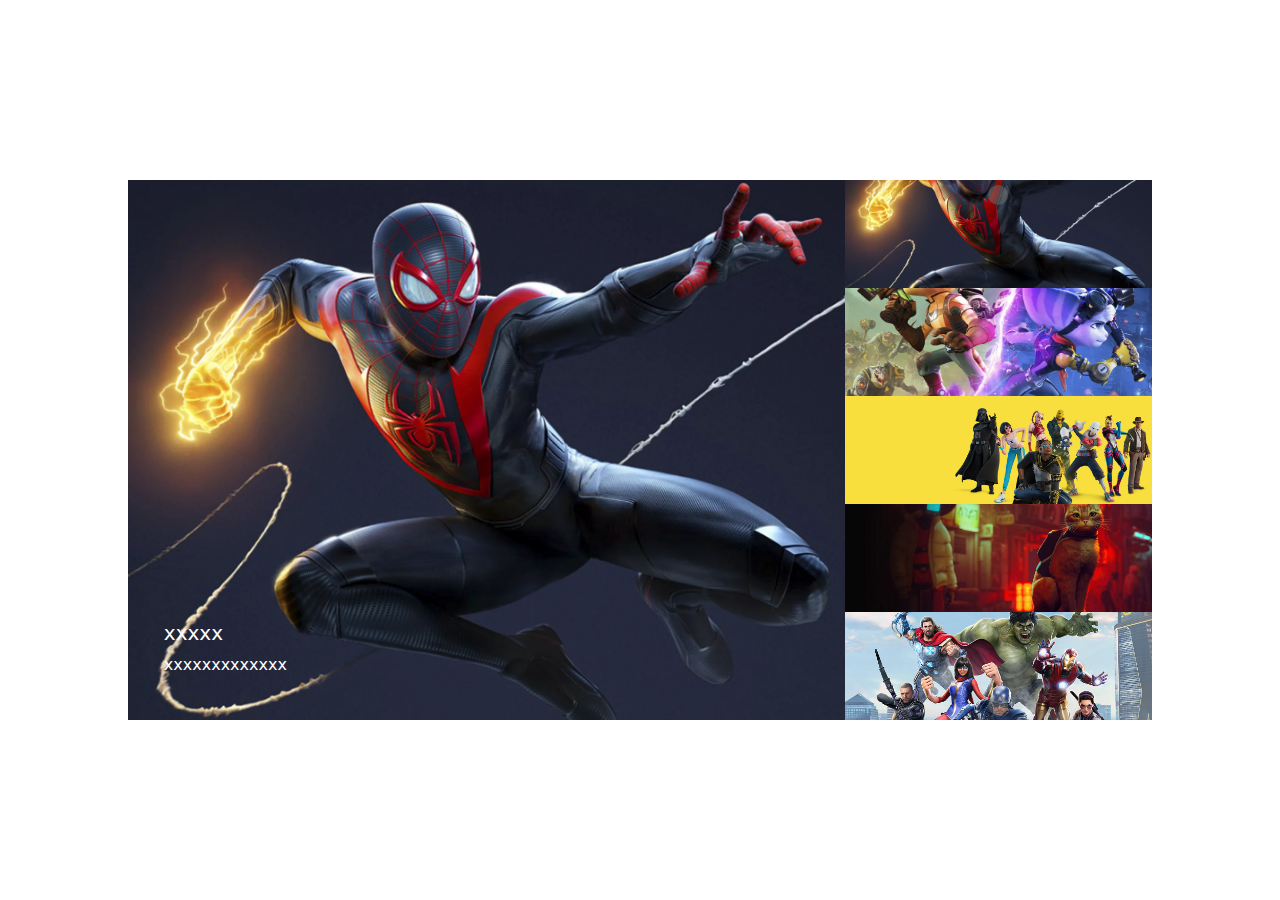
==== index.html @ 76a9a408 "[UPD] static markup created" ====
<!DOCTYPE html>
<html lang="en">
<head>
    <meta charset="UTF-8">
    <meta name="viewport" content="width=device-width, initial-scale=1.0">
    <link rel="stylesheet" href="https://cdnjs.cloudflare.com/ajax/libs/font-awesome/6.5.2/css/all.min.css" integrity="sha512-SnH5WK+bZxgPHs44uWIX+LLJAJ9/2PkPKZ5QiAj6Ta86w+fsb2TkcmfRyVX3pBnMFcV7oQPJkl9QevSCWr3W6A==" crossorigin="anonymous" referrerpolicy="no-referrer" />
    <link href="https://cdn.jsdelivr.net/npm/bootstrap@5.3.3/dist/css/bootstrap.min.css" rel="stylesheet" integrity="sha384-QWTKZyjpPEjISv5WaRU9OFeRpok6YctnYmDr5pNlyT2bRjXh0JMhjY6hW+ALEwIH" crossorigin="anonymous">
    <link rel="stylesheet" href="./css/style.css">
    <title>Carosello Array di Oggetti</title>
</head>
<body>
    <div class="container-custom">
        <div class="main-image">
            <div class="item active">
                <img class="w-100 h-100" src="./img/01.webp" alt="">
                <div class="card-overlay">
                    <h5>xxxxx</h5>
                    <p>xxxxxxxxxxxxx</p>
                </div>
            </div>
        </div>
        <div class="thumbsnails">
            <div class="thumbsnail active">
                <img src="./img/01.webp" alt="">
            </div>
            <div class="thumbsnail active">
                <img src="./img/02.webp" alt="">
            </div>
            <div class="thumbsnail active">
                <img src="./img/03.webp" alt="">
            </div>
            <div class="thumbsnail active">
                <img src="./img/04.webp" alt="">
            </div>
            <div class="thumbsnail active">
                <img src="./img/05.webp" alt="">
            </div>
            <div class="prev text-center">
                <i class="fas fa-angle-up"></i>
            </div>
            <div class="next text-center">
                <i class="fas fa-angle-down"></i>
            </div>
        </div>
    </div>
    <script src="./js/script.js"></script>
</body>
</html>
---- css/style.css ----
* {
    margin: 0;
    padding: 0;
    box-sizing: border-box;
}


.container-custom{
    width:80%;
    height: 100vh;
    margin: 0 auto;
    display: flex;
    align-items: center;
}

/* MAIN IMAGE SECTION */

.main-image{
    width: 70%;
    height: 60vh;
}

.item{
    height: 100%;
    position: relative;
}

.card-overlay{
    position: absolute;
    bottom: 5%;
    left: 5%;
    color: #fff;
}

/* THUMBNAILS SECTION */

.item img, .thumbsnail img{
    width: 100%;
    height: 100%;
    object-fit: cover;
}

.thumbsnails{
    width: 30%;
    height: 60vh;
    object-fit: cover;
    position: relative;
}

.thumbsnail{
    height: calc(100% / 5);
}

.prev,
.next {
    background-color: rgba(110, 110, 110, 0.5);
    cursor: pointer;
    position: absolute;
    z-index: 100;
    font-size: 10px;
    left: 50%;
    transform: translateX(-50%);
    border-radius: 50%;
    height: 20px;
    width: 20px;
    color: rgba(255, 255, 255, 0.5);
    display: flex; 
    justify-content: center; 
    align-items: center;
    transition: background-color .5s, color .5s, height .25s, width .25s, font-size .25s
}
.prev{
    top: 5px;
}
.next{
    bottom: 5px;
}

.thumbsnails:hover .prev,.thumbsnails:hover .next {
    background-color: rgb(0, 0, 0);
    color: rgba(255, 255, 255, 1);
}

.prev:hover,
.next:hover {
    height: 22.5px;
    width: 22.5px;
    font-size: 12.5px;
}
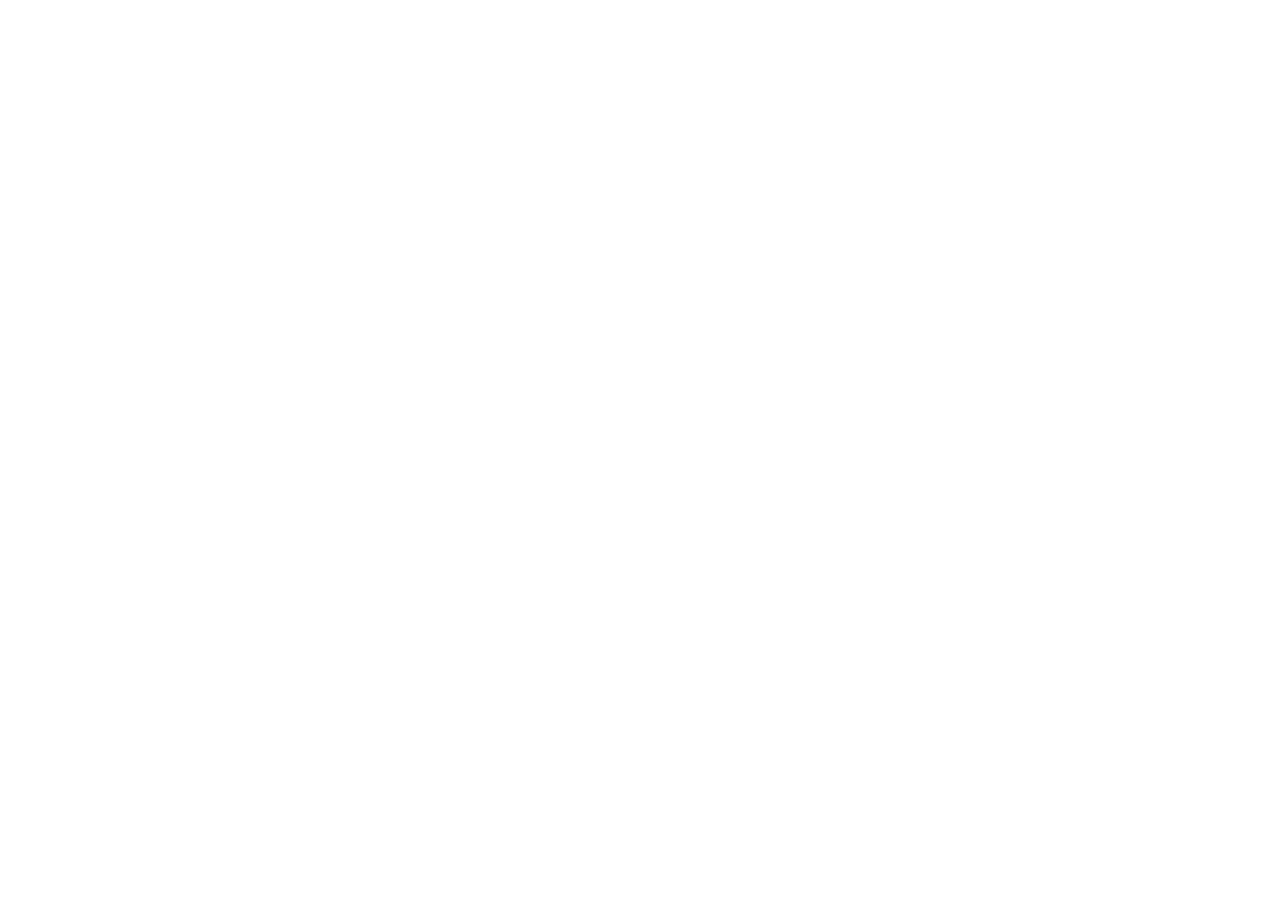
==== commit 57dc8034: "[UPD] defined the variable for the destination of the main card" ====
--- a/index.html
+++ b/index.html
@@ -10,29 +10,57 @@
 </head>
 <body>
     <div class="container-custom">
-        <div class="main-image">
-            <div class="item active">
+        <div id="card"  class="main-image">
+            <!-- <div class="item active">
                 <img class="w-100 h-100" src="./img/01.webp" alt="">
                 <div class="card-overlay">
                     <h5>xxxxx</h5>
                     <p>xxxxxxxxxxxxx</p>
                 </div>
             </div>
+            <div class="item">
+                <img class="w-100 h-100" src="./img/02.webp" alt="">
+                <div class="card-overlay">
+                    <h5>xxxxx</h5>
+                    <p>xxxxxxxxxxxxx</p>
+                </div>
+            </div>
+            <div class="item">
+                <img class="w-100 h-100" src="./img/03.webp" alt="">
+                <div class="card-overlay">
+                    <h5>xxxxx</h5>
+                    <p>xxxxxxxxxxxxx</p>
+                </div>
+            </div>
+            <div class="item">
+                <img class="w-100 h-100" src="./img/04.webp" alt="">
+                <div class="card-overlay">
+                    <h5>xxxxx</h5>
+                    <p>xxxxxxxxxxxxx</p>
+                </div>
+            </div>
+            <div class="item">
+                <img class="w-100 h-100" src="./img/05.webp" alt="">
+                <div class="card-overlay">
+                    <h5>xxxxx</h5>
+                    <p>xxxxxxxxxxxxx</p>
+                </div>
+            </div> -->
         </div>
         <div class="thumbsnails">
-            <div class="thumbsnail active">
+            <!-- <div class="thumbsnail active">
                 <img src="./img/01.webp" alt="">
             </div>
-            <div class="thumbsnail active">
+            <div class="thumbsnail">
                 <img src="./img/02.webp" alt="">
             </div>
-            <div class="thumbsnail active">
+            <div class="thumbsnail">
                 <img src="./img/03.webp" alt="">
             </div>
-            <div class="thumbsnail active">
+            <div class="thumbsnail">
                 <img src="./img/04.webp" alt="">
             </div>
-            <div class="thumbsnail active">
+            <div class="thumbsnail">
                 <img src="./img/05.webp" alt="">
             </div>
             <div class="prev text-center">
@@ -40,7 +68,7 @@
             </div>
             <div class="next text-center">
                 <i class="fas fa-angle-down"></i>
-            </div>
+            </div> -->
         </div>
     </div>
     <script src="./js/script.js"></script>
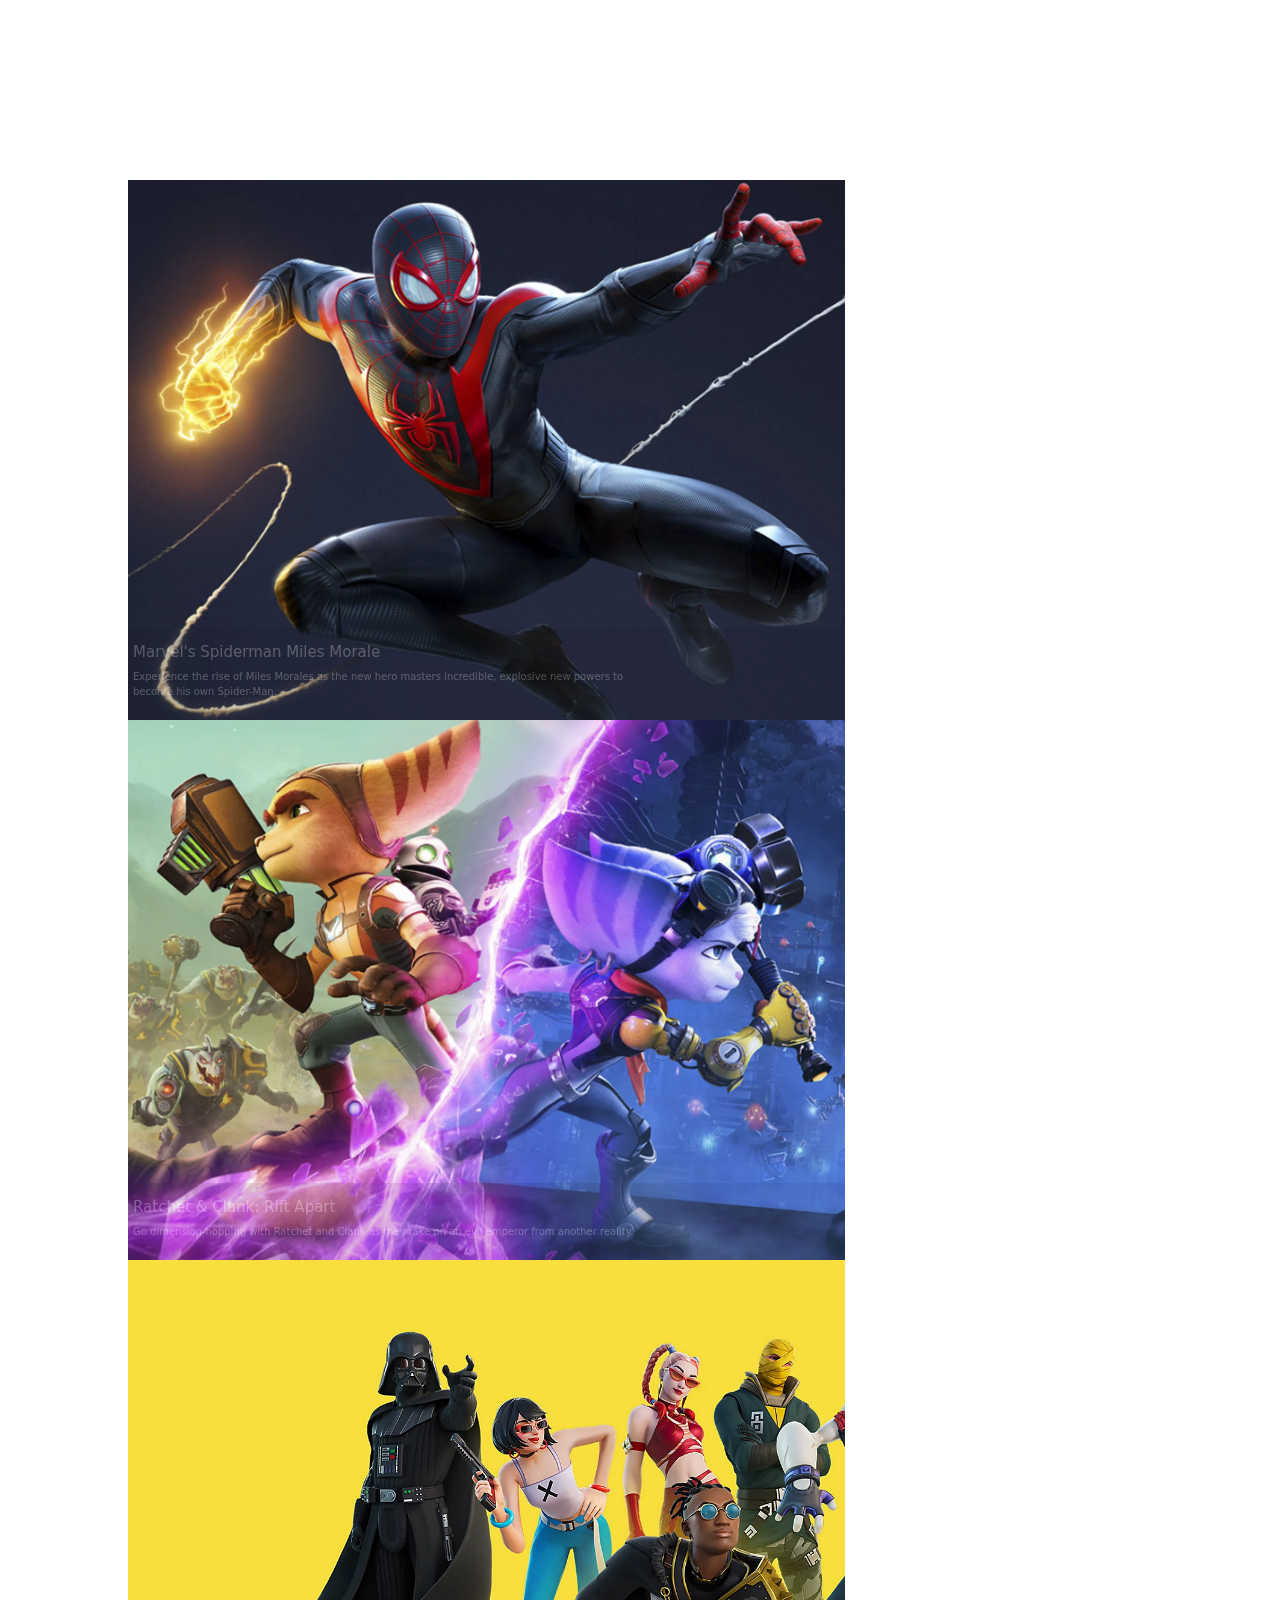
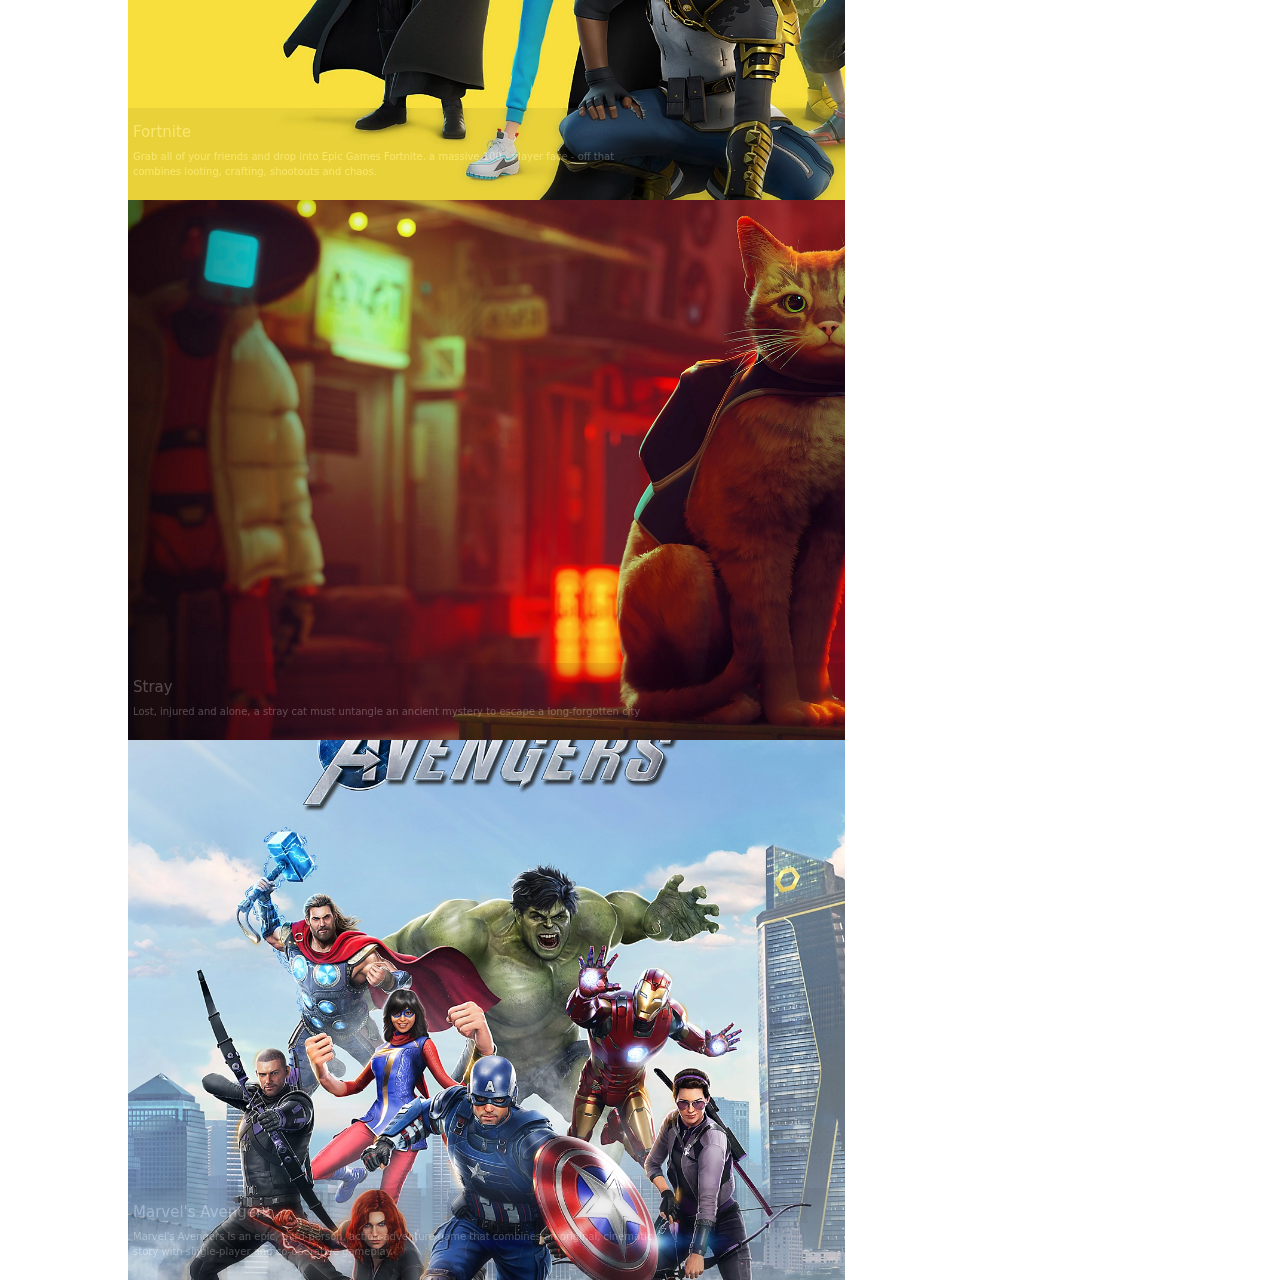
==== commit 51150053: "[UPD] inject the html with the card in the DOM" ====
--- a/index.html
+++ b/index.html
@@ -10,44 +10,8 @@
 </head>
 <body>
     <div class="container-custom">
-        <div id="card"  class="main-image">
-            <!-- <div class="item active">
-                <img class="w-100 h-100" src="./img/01.webp" alt="">
-                <div class="card-overlay">
-                    <h5>xxxxx</h5>
-                    <p>xxxxxxxxxxxxx</p>
-                </div>
-            </div>
-            <div class="item">
-                <img class="w-100 h-100" src="./img/02.webp" alt="">
-                <div class="card-overlay">
-                    <h5>xxxxx</h5>
-                    <p>xxxxxxxxxxxxx</p>
-                </div>
-            </div>
-            <div class="item">
-                <img class="w-100 h-100" src="./img/03.webp" alt="">
-                <div class="card-overlay">
-                    <h5>xxxxx</h5>
-                    <p>xxxxxxxxxxxxx</p>
-                </div>
-            </div>
-            <div class="item">
-                <img class="w-100 h-100" src="./img/04.webp" alt="">
-                <div class="card-overlay">
-                    <h5>xxxxx</h5>
-                    <p>xxxxxxxxxxxxx</p>
-                </div>
-            </div>
-            <div class="item">
-                <img class="w-100 h-100" src="./img/05.webp" alt="">
-                <div class="card-overlay">
-                    <h5>xxxxx</h5>
-                    <p>xxxxxxxxxxxxx</p>
-                </div>
-            </div> -->
-        </div>
-        <div class="thumbsnails">
+        <div id="card"  class="main-image"></div>
+        <div id="thumbs" class="thumbsnails">
             <!-- <div class="thumbsnail active">
                 <img src="./img/01.webp" alt="">
             </div>
--- a/css/style.css
+++ b/css/style.css
@@ -25,11 +25,32 @@
     position: relative;
 }
 
+
 .card-overlay{
+    opacity: 0.25;
+    width: 100%;
     position: absolute;
-    bottom: 5%;
-    left: 5%;
+    bottom: 0;
+    left: 0;
+    padding: 5px;
     color: #fff;
+    background-color: rgba(0, 0, 0, 0.25);
+    overflow: hidden; 
+    backdrop-filter: blur(5px);
+    transition: all.25s; 
+}
+
+.main-image:hover .card-overlay {
+    opacity: 1; 
+}
+
+.card-overlay h5{
+    font-size: 15px;
+    padding-top: 10px;
+}
+.card-overlay p{
+    font-size: 10px;
+    width: 75%;
 }
 
 /* THUMBNAILS SECTION */
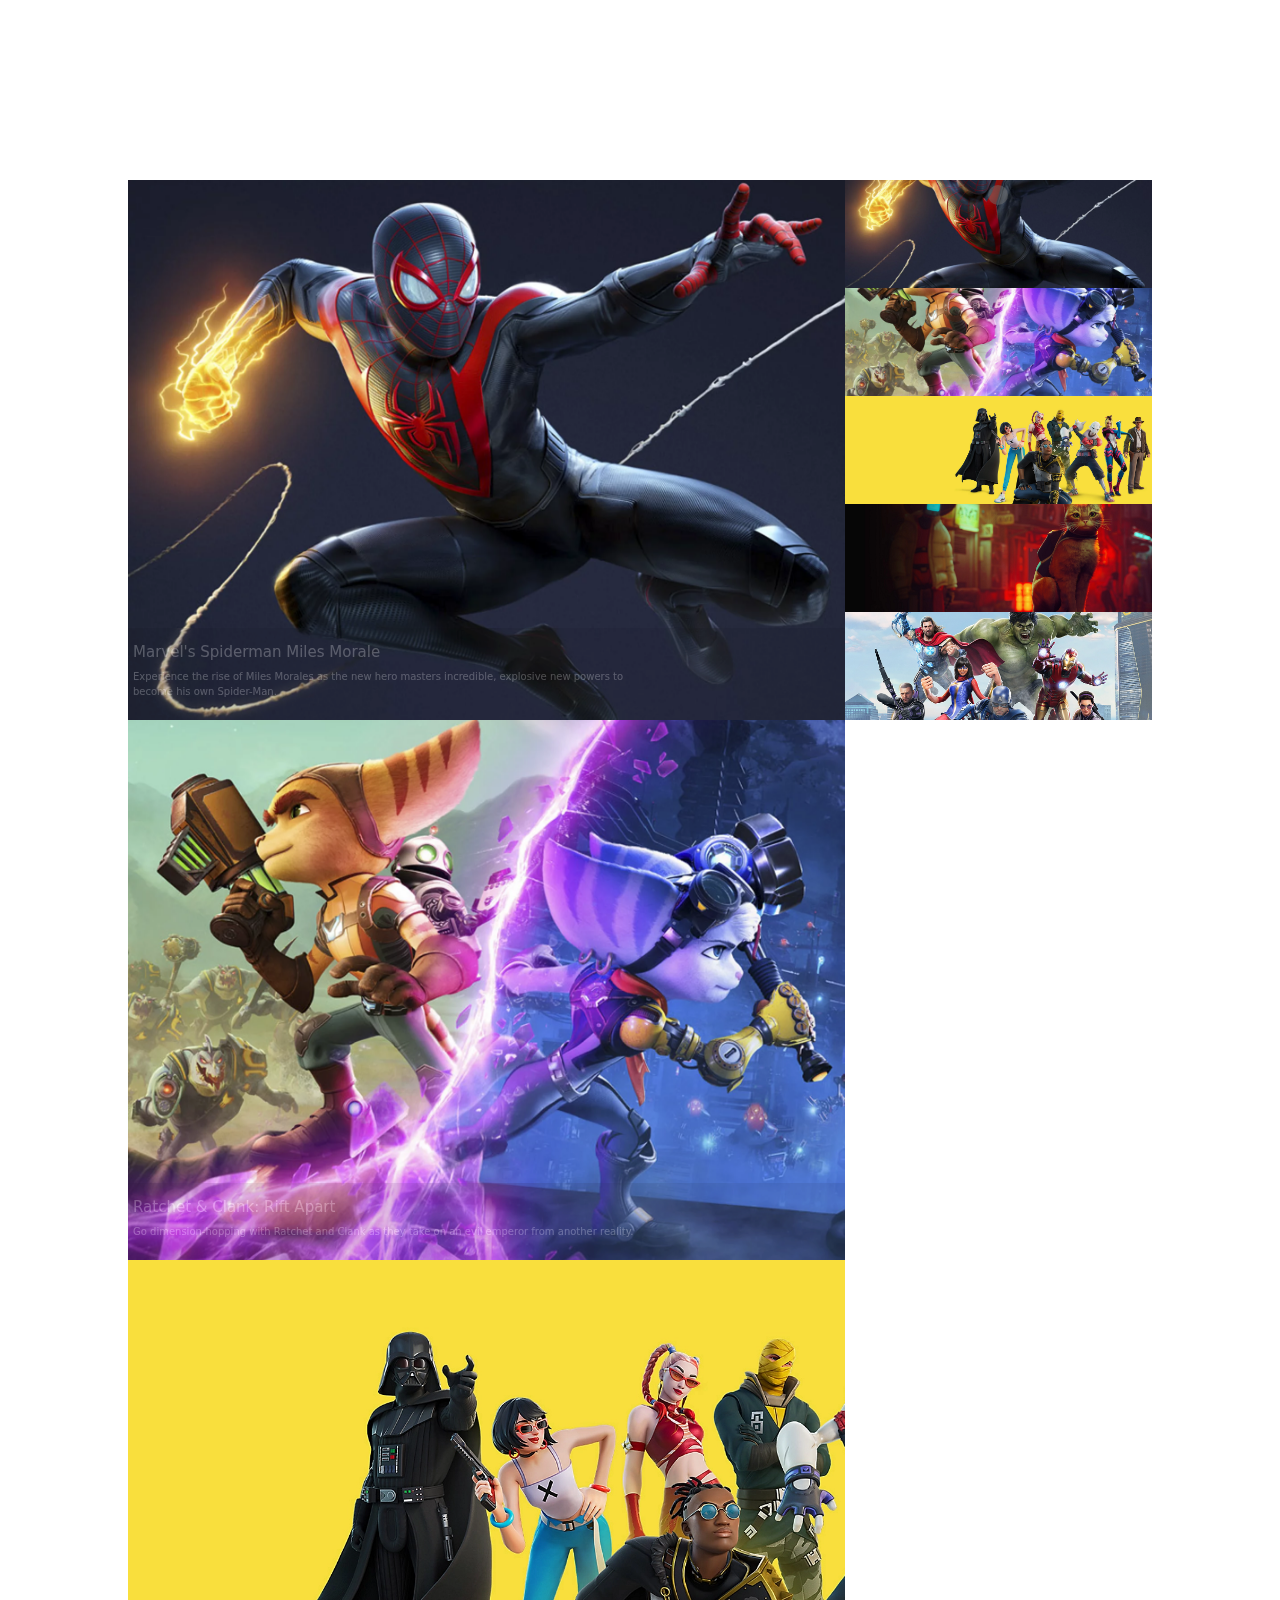
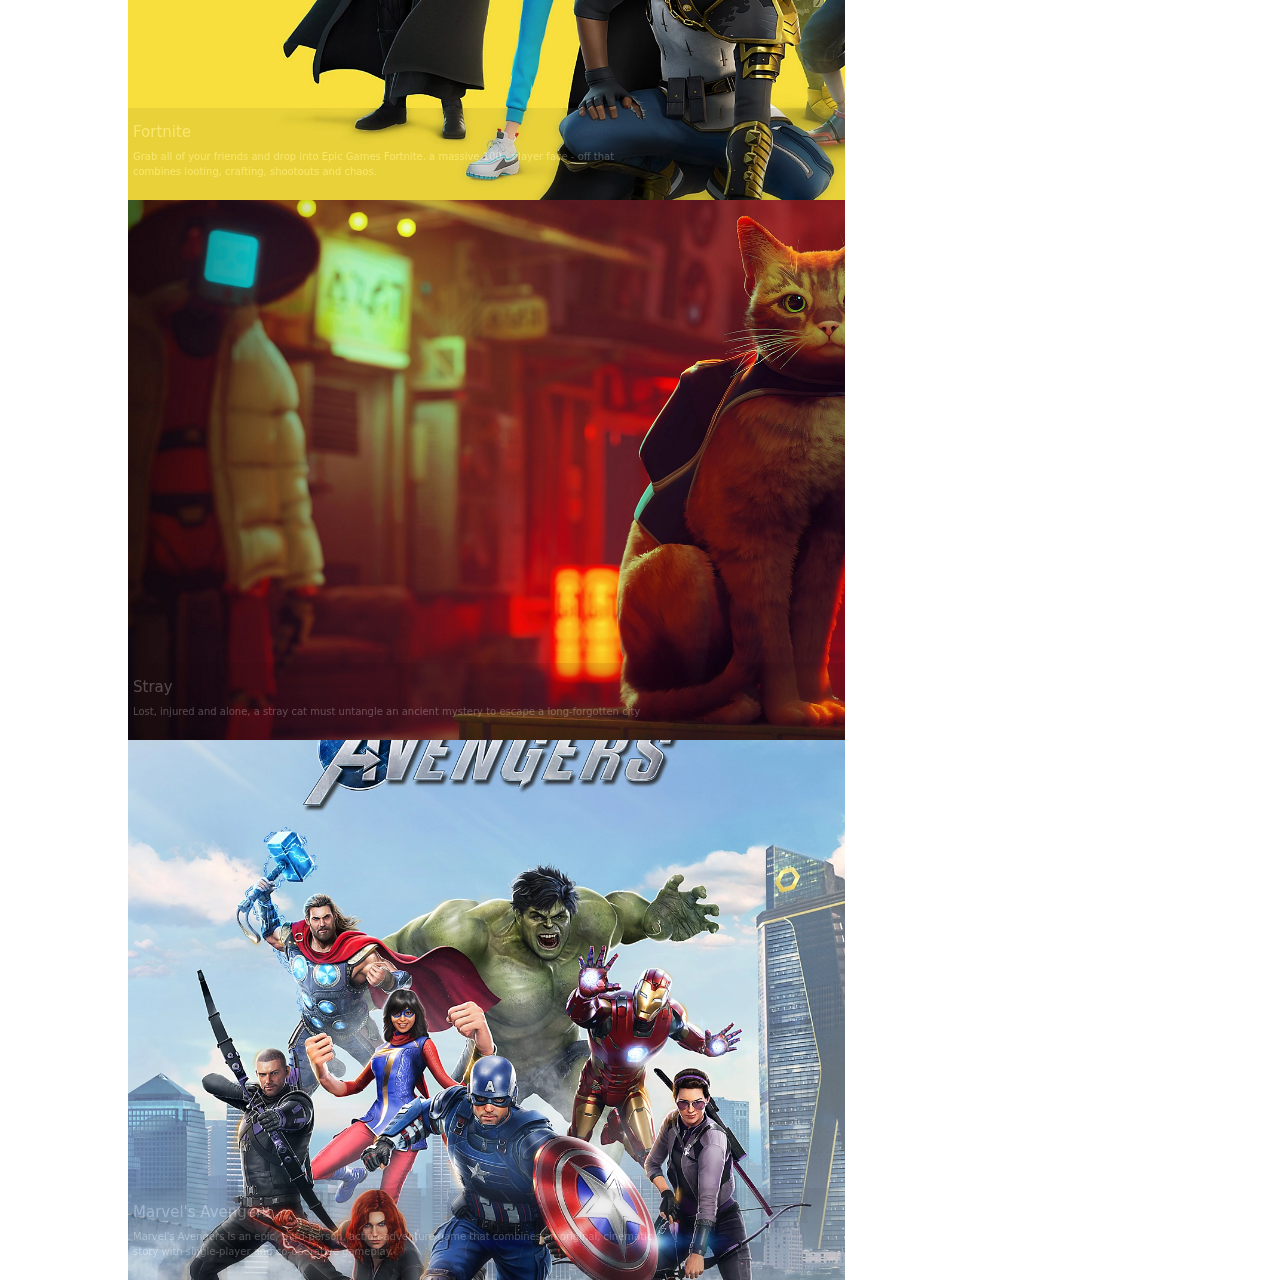
==== commit a7d05190: "[UPD] added the thumbnails whit the same cycle" ====
--- a/index.html
+++ b/index.html
@@ -12,27 +12,12 @@
     <div class="container-custom">
         <div id="card"  class="main-image"></div>
         <div id="thumbs" class="thumbsnails">
-            <!-- <div class="thumbsnail active">
-                <img src="./img/01.webp" alt="">
-            </div>
-            <div class="thumbsnail">
-                <img src="./img/02.webp" alt="">
-            </div>
-            <div class="thumbsnail">
-                <img src="./img/03.webp" alt="">
-            </div>
-            <div class="thumbsnail">
-                <img src="./img/04.webp" alt="">
-            </div>
-            <div class="thumbsnail">
-                <img src="./img/05.webp" alt="">
-            </div>
             <div class="prev text-center">
                 <i class="fas fa-angle-up"></i>
             </div>
             <div class="next text-center">
                 <i class="fas fa-angle-down"></i>
-            </div> -->
+            </div>
         </div>
     </div>
     <script src="./js/script.js"></script>
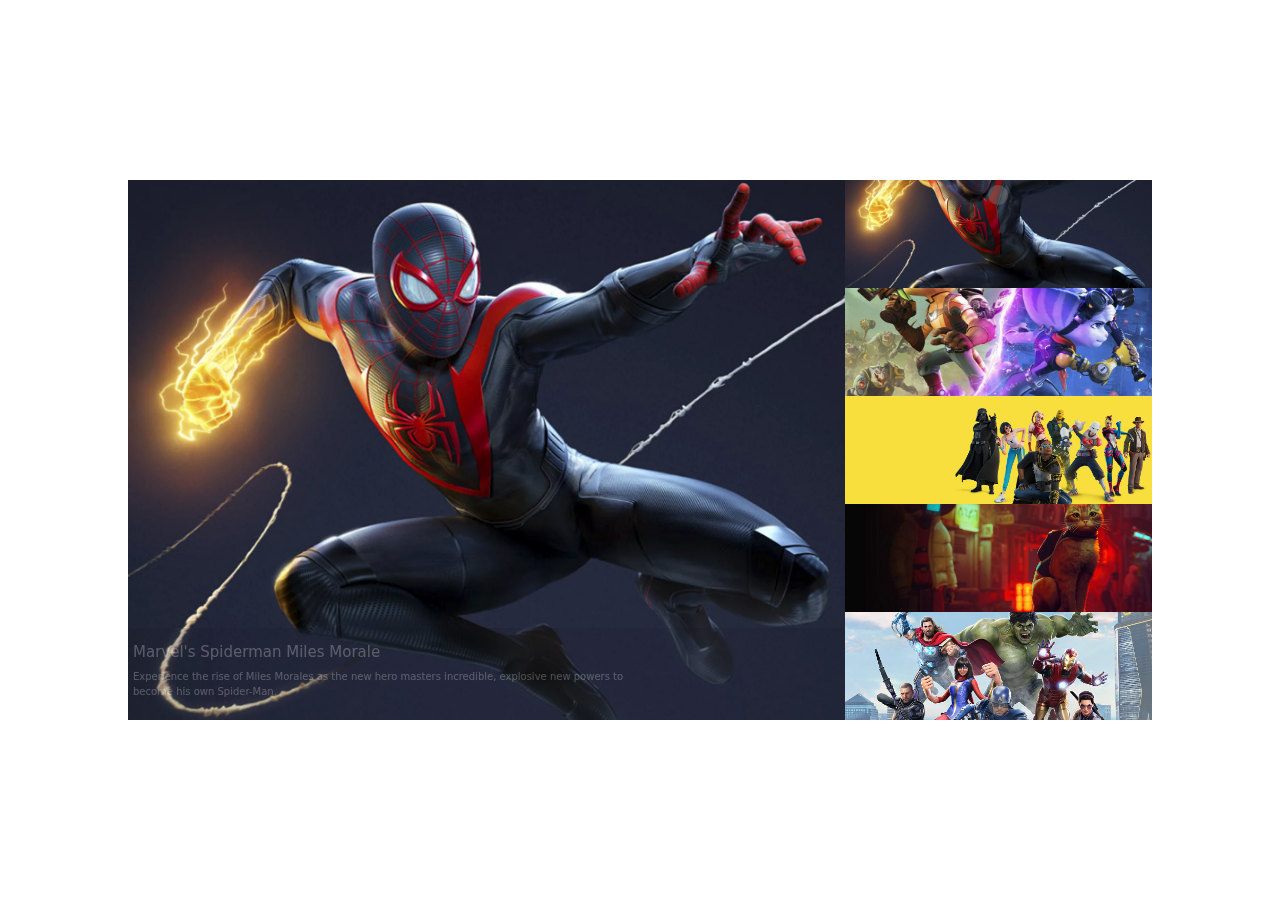
==== commit bd899f02: "[UPD] recovered the prev and next button form the DOM" ====
--- a/index.html
+++ b/index.html
@@ -12,10 +12,10 @@
     <div class="container-custom">
         <div id="card"  class="main-image"></div>
         <div id="thumbs" class="thumbsnails">
-            <div class="prev text-center">
+            <div id="prev" class="prev text-center">
                 <i class="fas fa-angle-up"></i>
             </div>
-            <div class="next text-center">
+            <div id="next" class="next text-center">
                 <i class="fas fa-angle-down"></i>
             </div>
         </div>
